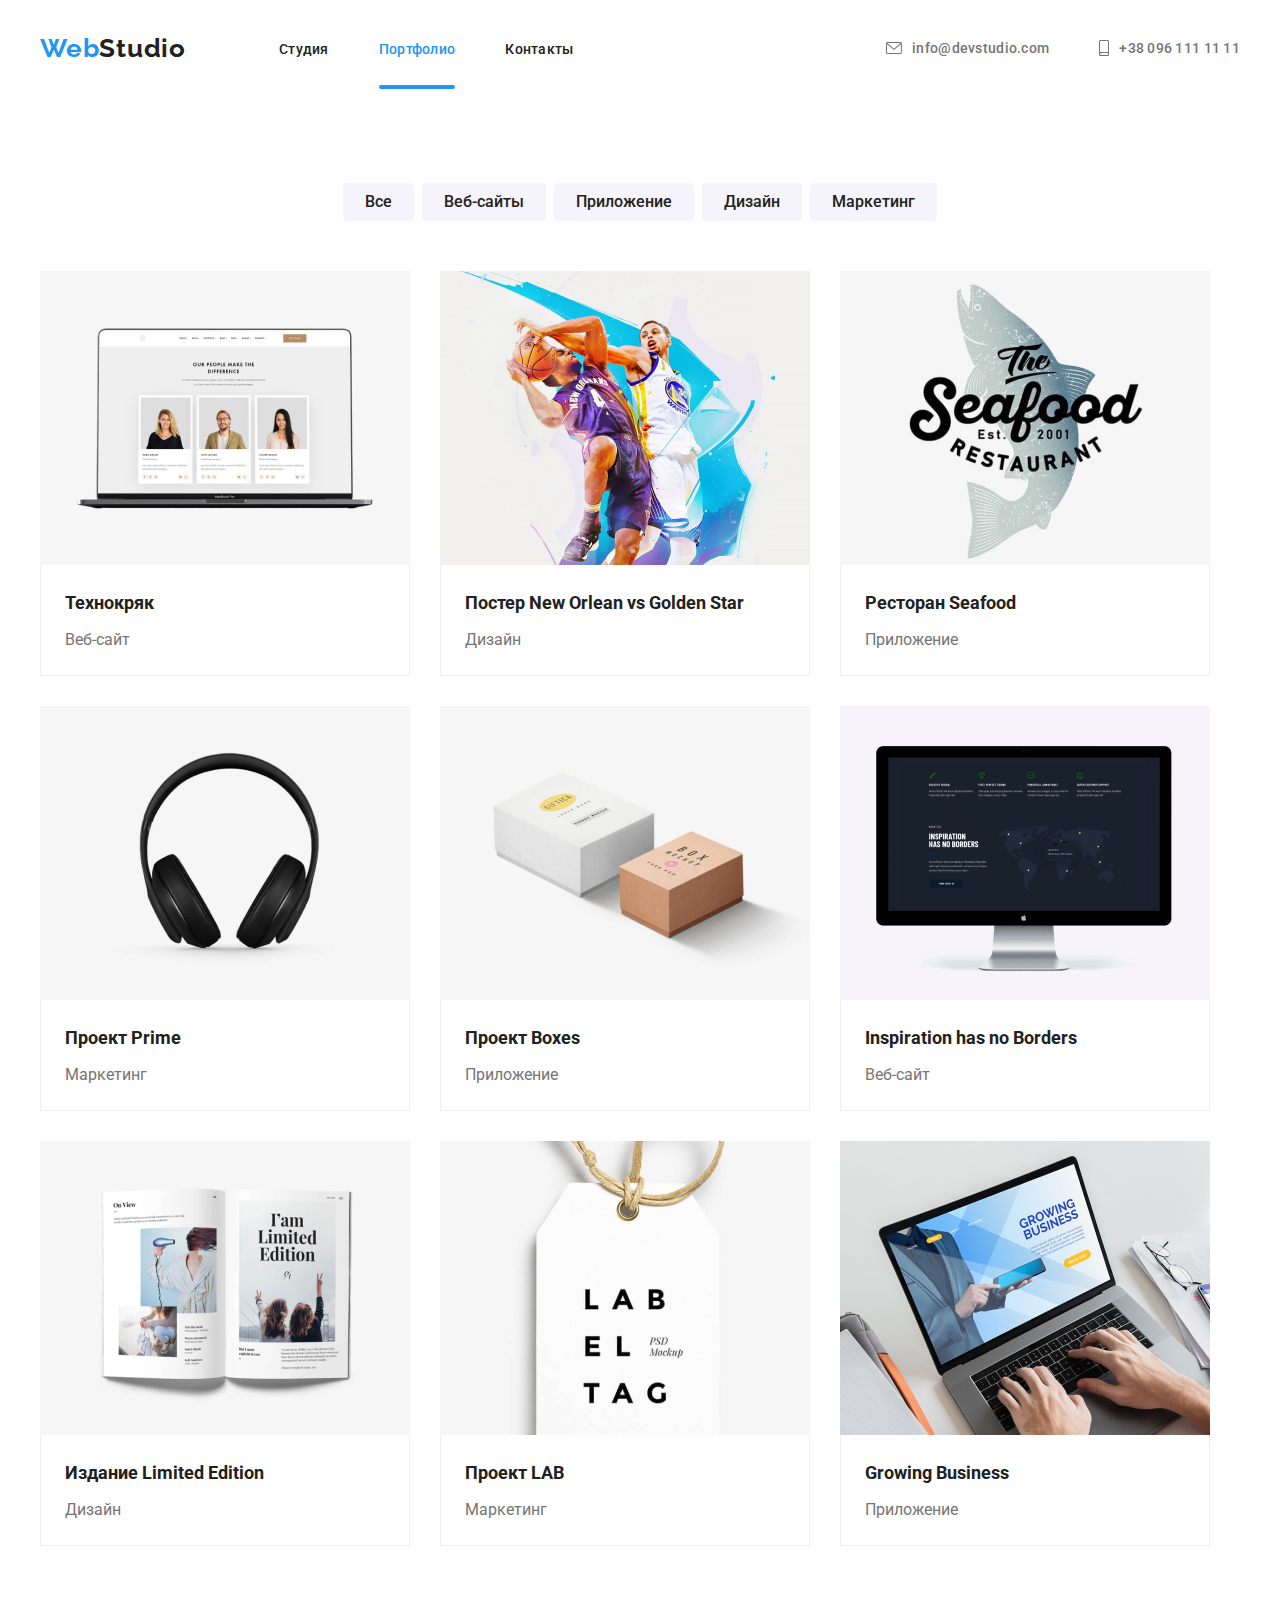
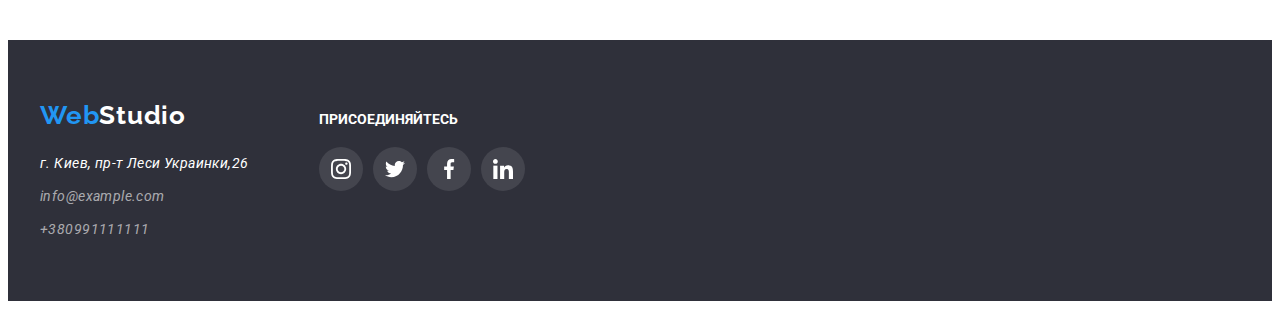
==== portfolio.html @ cac2029d "Add files via upload" ====
<!doctype html>
<html lang="ru">

<head>
    <meta charset="UTF-8">
    <meta http-equiv="X-UA-Compatible" content="IE=edge">
    <meta name="viewport" content="width=device-width, initial-scale=1.0">
    <title>Document</title>
    <link rel="stylesheet" href="https://cdnjs.cloudflare.com/ajax/libs/modern-normalize/1.1.0/modern-normalize.min.css"
        integrity="sha512-wpPYUAdjBVSE4KJnH1VR1HeZfpl1ub8YT/NKx4PuQ5NmX2tKuGu6U/JRp5y+Y8XG2tV+wKQpNHVUX03MfMFn9Q=="
        crossorigin="anonymous" referrerpolicy="no-referrer" />
    <style>
        li {
            list-style-type: none;
        }
    </style>
    <link rel="preconnect" href="https://fonts.googleapis.com">
    <link rel="preconnect" href="https://fonts.gstatic.com" crossorigin>
    <link rel="preconnect" href="https://fonts.googleapis.com">
    <link rel="preconnect" href="https://fonts.gstatic.com" crossorigin>
    <link
        href="https://fonts.googleapis.com/css2?family=Raleway:wght@700&family=Roboto:wght@400;500;700;900&display=swap"
        rel="stylesheet">
    <link rel="stylesheet" href="./css/styles.css">
</head>

<body>


    <header class="header-portfolio">
        <div class="container header-portfolio-container">
        <nav class="navigation portfolio-nav">
            <a href="index.html" class="logo">
                Web<span class="header-logo">Studio</span>

            </a>
            <ul class="header-list-portfolio list">
                <li class="item-portfolio"><a href="./index.html" class="header-link-portfolio">Студия</a></li>
                <li class="item-portfolio"><a href="" class="header-link-portfolio current">Портфолио</a></li>
                <li class="item-portfolio"><a href="" class="header-link-portfolio">Контакты</a></li>
            </ul>
            </nav>
        
        <ul class="portfolio-contact">
            <li class="portfolio-header-adress"><a href="mailto:info@devstudio.com" class="header-link-adress">
                <svg class="header-contacts-icon" width="16" height="12">
                    <use href="./images/icons.svg#icon-envelope-hover"></use></svg>info@devstudio.com</a></li>
            <li class="portfolio-header-adress"><a href="tel:+380961111111" class="header-link-adress">
                <svg class="header-contacts-icon" width="10" height="16">
                  <use href="./images/icons.svg#icon-smartphone"></use></svg>+38 096 111 11 11</a></li>
        </ul>
        
    </div>
    </header>
    
    <main class="main-portfolio">
        <section class="section-portfolio">
        <div class="container">
        <h1 class="visually-hidden">Услуги</h1>
        
           

        

        <ul class="button-filter">
            <li class="btn-item"><button type="button" class="h1-btn">Все</button></li>
            <li class="btn-item"><button type="button" class="h1-btn">Веб-сайты</button></li>
            <li class="btn-item"><button type="button" class="h1-btn">Приложение</button></li>
            <li class="btn-item"><button type="button" class="h1-btn">Дизайн</button></li>
            <li class="btn-item"><button type="button" class="h1-btn">Маркетинг</button></li>
        </ul>
        <ul class="services">
            <li class="services-item">
                <a href="" class="services-list-link">
                    <div class="services-wrap">
                    <img src="./images/portfolio1.jpg" alt="Технокряк" width="370" height="294">
                    <p class="services-top-text">Технокряк это современная площадка распространения коронавируса. Компании используют эту платформу для цифрового
                    шпионажа и атак на защищённые сервера конкурентов.</p></div>
                    <div class="div-services-choise" ><h2 class="service-list-choice">Технокряк</h2>
                    <p class="sepvice-p">Веб-сайт</p></div>
                </a>
            </li>
            <li class="services-item">
                <a href="" class="services-list-link">
                    <div class="services-wrap">
                    <img src="./images/portfolio2.jpg" alt="Постер New Orlean vs Golden Star" width="370" height="294">
                    <p class="services-top-text">Технокряк это современная площадка распространения коронавируса. Компании используют эту платформу для цифрового
                    шпионажа и атак на защищённые сервера конкурентов.</p></div>
                   <div class="div-services-choise" > <h2 class="service-list-choice">Постер New Orlean vs Golden Star</h2>
                    <p class="sepvice-p">Дизайн</p></div>
                </a>
            </li>
            <li class="services-item">
                <a href="" class="services-list-link">
                    <div class="services-wrap"><img src="./images/portfolio3.jpg" alt="Ресторан Seafood" width="370" height="294">
                   <p class="services-top-text">Технокряк это современная площадка распространения коронавируса. Компании используют эту платформу для цифрового
                    шпионажа и атак на защищённые сервера конкурентов.</p></div>
                   <div class="div-services-choise" > <h2 class="service-list-choice">Ресторан Seafood</h2>
                    <p class="sepvice-p">Приложение</p></div>
                </a>
            </li>
            <li class="services-item">
                <a href="" class="services-list-link">
                    <div class="services-wrap"><img src="./images/portfolio4.jpg" alt="Проект Prime" width="370" height="294">
                 <p class="services-top-text">Технокряк это современная площадка распространения коронавируса. Компании используют эту платформу для цифрового
                    шпионажа и атак на защищённые сервера конкурентов.</p></div>
                  <div class="div-services-choise" >  <h2 class="service-list-choice">Проект Prime</h2>
                    <p class="sepvice-p">Маркетинг</p></div>
                </a>
            </li>
            <li class="services-item">
                <a href="" class="services-list-link">
                    <div class="services-wrap"><img src="./images/portfolio5.jpg" alt="Проект Boxes" width="370" height="294">
                <p class="services-top-text">Технокряк это современная площадка распространения коронавируса. Компании используют эту платформу для цифрового
                    шпионажа и атак на защищённые сервера конкурентов.</p></div>
                   <div class="div-services-choise" > <h2 class="service-list-choice">Проект Boxes</h2>
                    <p class="sepvice-p">Приложение</p></div>
                </a>
            </li>
            <li class="services-item">
                <a href="" class="services-list-link">
                    <div class="services-wrap"><img src="./images/portfolio6.jpg" alt="Inspiration has no Borders" width="370" height="294">
                <p class="services-top-text">Технокряк это современная площадка распространения коронавируса. Компании используют эту платформу для цифрового
                    шпионажа и атак на защищённые сервера конкурентов.</p></div>
                  <div class="div-services-choise" >  <h2 class="service-list-choice">Inspiration has no Borders</h2>
                    <p class="sepvice-p">Веб-сайт</p></div>
                </a>
            </li>
            <li class="services-item">
                <a href="" class="services-list-link">
                    <div class="services-wrap"><img src="./images/portfolio7.jpg" alt="Издание Limited Edition" width="370" height="294">
                <p class="services-top-text">Технокряк это современная площадка распространения коронавируса. Компании используют эту платформу для цифрового
                    шпионажа и атак на защищённые сервера конкурентов.</p></div>
                    <div class="div-services-choise"><h2 class="service-list-choice">Издание Limited Edition</h2>
                    <p class="sepvice-p">Дизайн</p></div>
                </a>
            </li>
            <li class="services-item">
                <a href="" class="services-list-link">
                    <div class="services-wrap"><img src="./images/portfolio8.jpg" alt="Проект LAB" width="370" height="294">
                <p class="services-top-text">Технокряк это современная площадка распространения коронавируса. Компании используют эту платформу для цифрового
                    шпионажа и атак на защищённые сервера конкурентов.</p></div>
                   <div class="div-services-choise" > <h2 class="service-list-choice">Проект LAB</h2>
                    <p class="sepvice-p">Маркетинг</p></div>
                </a>
            </li>
            <li class="services-item">
                <a href="" class="services-list-link">
                    <div class="services-wrap"><img src="./images/portfolio9.jpg" alt="Growing Business" width="370" height="294">
                    <p class="services-top-text">Технокряк это современная площадка распространения коронавируса. Компании используют эту платформу для цифрового
                    шпионажа и атак на защищённые сервера конкурентов.</p></div>
                   <div class="div-services-choise" > <h2 class="service-list-choice">Growing Business</h2>
                    <p class="sepvice-p">Приложение</p> </div>
                </a>
            </li>
        </ul>
        </div>
        </div>
    </section>

        </main>
       
        <footer class="foot">
            <div class="container footer-container">
                <div class="adress-list-div">


            <a href="index.html" class="logo-foot">
                Web<span class="footer-logo">Studio</span>
            </a>
            <address>
                <uL class="adress-list list portfolio-footer-adress">
                    <li class="foot-adress-contact"><a href="https://goo.gl/maps/dQyLsegDUvXvsYs67" target="_blank" rel="noopener"
                            class="adress-city"> г.
                            Киев, пр-т Леси Украинки,26</a></li>
                    <li class="foot-adress-contact"><a href="mailto:info@example.com" class="adress-contact"> info@example.com</a></li>
                    <li class="foot-adress-contact"><a href="tel:+380991111111" class="adress-contact"> +380991111111</a></li>
                </uL>
            </address>
            </div>

            <div>
                <p class="footer-socials-p">ПРИСОЕДИНЯЙТЕСЬ</p>
                <ul class="icon-footer">
                    <li class="icon-footer-item">
                        <a href="" class="icon-footer-link">
                            <svg class="icon-social-footer" width="20" height="20">
                                <use href="./images/icons.svg#icon-instagram"></use>
                            </svg>
                        </a>
                    </li>
                    <li class="icon-footer-item">
                        <a href="" class="icon-footer-link">
                            <svg class="icon-social-footer" width="20" height="20">
                                <use href="./images/icons.svg#icon-twitter"></use>
                            </svg>
                        </a>
                    </li>
                    <li class="icon-footer-item">
                        <a href="" class="icon-footer-link">
                            <svg class="icon-social-footer" width="20" height="20">
                                <use href="./images/icons.svg#icon-facebook"></use>
                            </svg>
                        </a>
                    </li>
                    <li class="icon-footer-item">
                        <a href="" class="icon-footer-link">
                            <svg class="icon-social-footer" width="20" height="20">
                                <use href="./images/icons.svg#icon-linkedin"></use>
                            </svg>
                        </a>
                    </li>
            
                </ul>
            </div>
            
         </div>
      </footer>
   
</body>

</html>
---- css/styles.css ----
:root {
  --header-text-color: #ffffff;
  --btn-color: #ffffff;
  --title-color: #212121;
  --text-color: #212121;
  --accent-color: #2196f3;
  --header-link-color: #757575;
  --title-back-color: #2f303a;
  --team-background-color: #f5f4fa;
}

p,
h1,
h2,
h3,
h4,
h5,
h6 {
  margin: 0;
}

ul {
  margin: 0;
  padding: 0;
}

img {
  display: block;
  max-width: 100%;
}
button {
  cursor: pointer;
}

body {
  font-family: "Roboto", sans-serif;
  background-color: var(--header-text-color);
  color: var(--text-color);
}

.list {
  padding: 0;
  margin: 0;
  list-style: none;
}

a {
  text-decoration: none;
}

.container {
  width: 1200px;
  padding-left: 15px;
  padding-right: 15px;
  margin: 0 auto;
}

.visually-hidden {
  position: absolute;
  width: 1px;
  height: 1px;
  margin: -1px;
  padding: 0;
  overflow: hidden;
  border: 0;
  clip: rect(0 0 0 0);
}

.logo {
  font-family: "Raleway", sans-serif;
  font-weight: bold;
  font-size: 26px;
  line-height: calc(31 / 26);
  letter-spacing: 0.03em;
  color: var(--accent-color);
  padding-top: 25px;
  padding-bottom: 25px;
}

/* header */

.header-container {
  display: flex;
  align-items: center;
}

.header-nav {
  display: flex;
  align-items: center;
}

.header-logo {
  color: #212121;
}

.header-link {
  font-weight: 500;
  font-size: 14px;
  line-height: calc(16 / 14);
  letter-spacing: 0.02em;
  color: var(--text-color);
  transition-property: color;
  transition-duration: 250ms;
  transition-timing-function: cubic-bezier(0.4, 0, 0.2, 1);
}

.header-list .header-link {
  display: block;
  padding-top: 32px;
  padding-bottom: 32px;
}

.current {
  color: var(--accent-color);
  position: relative;
}

.current::after {
  content: "";
  width: 100%;
  height: 4px;
  position: absolute;
  background-color: var(--accent-color);
  left: 0;
  bottom: 0;

  border-radius: 2px;
}
.header-list {
  display: flex;
  margin-left: 93px;
}

.header-list .header-item + .header-item {
  margin-left: 50px;
}

.header-link:hover,
.header-link:focus {
  color: var(--accent-color);
}

.header-contacts-icon {
  margin-right: 10px;
  align-items: center;
  justify-content: center;
  fill: currentColor;
}

.header-link-adress {
  display: flex;
  align-items: center;
  font-weight: 500;
  font-size: 14px;
  line-height: calc(16 / 14);
  letter-spacing: 0.02em;
  color: var(--header-link-color);
  transition-property: color;
  transition-duration: 250ms;
  transition-timing-function: cubic-bezier(0.4, 0, 0.2, 1);
}
.header-link-adress:hover,
.header-link-adress:focus {
  color: var(--accent-color);
}

.adress-list {
  display: flex;
  margin-left: auto;
}

.adress-list .header-link-adress {
  padding-top: 32px;
  padding-bottom: 33px;
}

.adress-list .item-adress + .item-adress {
  margin-left: 50px;
}

/* title */
.title {
  padding-top: 200px;
  padding-bottom: 200px;
  background-color: var(--title-back-color);
  max-width: 1600px;
  height: 600px;
  left: 0px;
  top: 80px;
  background-image: linear-gradient(
      rgba(47, 48, 58, 0.4),
      rgba(47, 48, 58, 0.4)
    ),
    url(../images/Imgbutton.jpg);
  border: 1px solid #000000;
  box-sizing: border-box;
  box-shadow: 0px 4px 4px rgba(0, 0, 0, 0.25);
  background-repeat: no-repeat;
  background-position: center;
  background-size: cover;
  text-align: center;
}

.title-h1 {
  font-weight: 900;
  font-size: 44px;
  line-height: calc(60 / 44);
  text-align: center;
  letter-spacing: 0.06em;
  text-transform: uppercase;
  margin-bottom: 30px;
  color: var(--header-text-color);
}

.main-btn {
  font-weight: bold;
  font-size: 16px;
  line-height: calc(30 / 16);
  display: inline-block;
  align-items: center;
  text-align: center;
  letter-spacing: 0.06em;
  background-color: var(--accent-color);
  font-family: inherit;
  color: var(--header-text-color);
  margin: auto;
  min-width: 200px;
  height: 50px;
  border-radius: 4px;
  padding: 10px 32px;
  border: 0;
}

/* about */
.about {
  padding-top: 94px;
  padding-bottom: 94px;
}

.about-div-icon {
  width: 270px;
  height: 120px;
  background-color: #f5f4fa;
  margin-bottom: 30px;
  align-items: center;
  justify-content: center;
  display: flex;
  transition-duration: 250ms;
  transition-timing-function: cubic-bezier(0.4, 0, 0.2, 1);
}

.about-div-icon:hover,
.about-div-icon:focus {
  box-shadow: 0px 4px 4px rgba(0, 0, 0, 0.25);
  border-radius: 4px;
}

.about-h3 {
  font-weight: bold;
  font-size: 14px;
  line-height: calc(16 / 14);
  letter-spacing: 0.03em;
  text-transform: uppercase;
  color: var(--text-color);
  padding-bottom: 10px;
}

.about-list {
  display: flex;
  flex-wrap: nowrap;
}

.about-list .about-item {
  width: 270px;
}
.about-list .about-item + .about-item {
  margin-left: 30px;
}

.about-p {
  font-weight: normal;
  font-size: 14px;
  line-height: calc(24 / 14);
  letter-spacing: 0.03em;
  color: var(--header-link-color);
}

.about-list + .about-p {
  margin-left: 30px;
}
/* work */
.work {
  padding-bottom: 94px;
}

.work-title {
  font-weight: bold;
  font-size: 36px;
  line-height: calc(42 / 36);
  text-align: center;
  letter-spacing: 0.03em;
  margin-bottom: 50px;
  color: var(--text-color);
}

.work-list {
  display: flex;
  flex-wrap: nowrap;
}

.work-item + .work-item {
  margin-left: 30px;
}

.work-item {
  position: relative;
}

.work-item:hover .work-top-text {
  transform: translateY(70%);
}

.work-top-text {
  position: absolute;
  top: 0;
  left: 0;
  font-size: 14px;
  line-height: calc(16 / 14);
  color: #ffffff;
  font-weight: bold;
  background-color: rgba(47, 48, 58, 0.8);
  height: 70px;
  width: 100%;
  padding-bottom: 294px;
  transform: translateY(100%);
  transition: transform 250ms cubic-bezier(0.4, 0, 0.2, 1);
  text-align: center;
  padding-top: 27px;
  transition-duration: 250ms;
  transition-timing-function: cubic-bezier(0.4, 0, 0.2, 1);
}

.work-wrap {
  position: relative;
  overflow: hidden;
}
/* team */

.title-team {
  font-weight: bold;
  font-size: 36px;
  line-height: calc(42 / 36);
  text-align: center;
  letter-spacing: 0.03em;
  margin-bottom: 50px;
  color: var(--text-color);
}

.team {
  padding-top: 94px;
  padding-bottom: 94px;
  background-color: var(--team-background-color);
}

.team-item {
  background: #ffffff;
  box-shadow: 0px 1px 3px rgba(0, 0, 0, 0.12), 0px 1px 1px rgba(0, 0, 0, 0.14),
    0px 2px 1px rgba(0, 0, 0, 0.2);
  border-radius: 0px 0px 4px 4px;
}

.team-item-name {
  font-weight: 500;
  font-size: 16px;
  line-height: calc(19 / 16);
  letter-spacing: 0.03em;
  color: var(--text-color);
}

.div-name-position {
  padding-top: 30px;
  padding-bottom: 30px;
}

.team-item-positon {
  font-weight: normal;
  font-size: 16px;
  line-height: calc(19 / 16);
  letter-spacing: 0.03em;
  color: var(--header-link-color);
  text-align: center;
  margin-bottom: 16px;
}

.masters-social-list {
  display: flex;
  justify-content: center;
}

.masters-social-link {
  width: 44px;
  height: 44px;
  overflow-x: 247px;
  overflow-y: 2139px;
  background-color: #ffffff;
  border-radius: 50%;
  display: flex;
  align-items: center;
  justify-content: center;
  color: #afb1b8;
  transition-property: color, background-color;
  transition-duration: 250ms;
  transition-timing-function: cubic-bezier(0.4, 0, 0.2, 1);
}
.masters-social-icon {
  fill: currentColor;
}

.masters-social-link:hover,
.masters-social-link:focus {
  background-color: var(--accent-color);
  color: var(--btn-color);
}

.masters-social-item + .masters-social-item {
  margin-left: 10px;
}

.team-list {
  display: flex;
  flex-wrap: nowrap;
}

.team-item + .team-item {
  margin-left: 30px;
}

.team-item-name {
  margin-bottom: 10px;
  text-align: center;
}
/* clients */
.clients-list {
  display: flex;
}
.clients-div {
  padding-top: 94px;
  padding-bottom: 94px;
}
.clients-h3 {
  text-align: center;
  margin-bottom: 50px;
  color: var(--text-color);
  font-size: 36px;
  line-height: calc(42 / 36);
}

.clients-item-link {
  display: flex;
  width: 170px;
  height: 92px;
  justify-content: center;
  align-items: center;
  border: 1px solid #afb1b8;
  border-radius: 4px;
  color: #afb1b8;
  transition-property: border-color, fill;
  transition-duration: 250ms;
  transition-timing-function: cubic-bezier(0.4, 0, 0.2, 1);
}

.clients-item-icon {
  fill: currentColor;
}
.clients-item-link:hover,
.clients-item-link:focus {
  color: var(--accent-color);
  border: 1px solid var(--accent-color);
}

.clients-item + .clients-item {
  margin-left: 30px;
}

/* footer */

.adress-list-foot {
  display: block;
}

.footer-logo {
  color: var(--header-text-color);
}

.logo-foot {
  margin-bottom: 20px;
  display: block;
}

.foot {
  background-color: #2f303a;
}

.footer-adress {
  font-style: normal;
}

.logo-foot {
  font-family: "Raleway", sans-serif;
  font-weight: bold;
  font-size: 26px;
  line-height: calc(31 / 26);
  letter-spacing: 0.03em;
  color: var(--accent-color);
}

.adress-list-div {
  margin-right: 70px;
}

.adress-city {
  font-weight: normal;
  font-size: 14px;
  line-height: calc(24 / 14);
  letter-spacing: 0.03em;
  color: var(--header-text-color);
  margin-bottom: 9px;
}

.adress-contact {
  font-weight: normal;
  font-size: 14px;
  line-height: calc(24 / 14);
  letter-spacing: 0.03em;
  color: rgba(255, 255, 255, 0.6);
  transition-duration: 250ms;
  transition-timing-function: cubic-bezier(0.4, 0, 0.2, 1);
}
.adress-contact:hover,
.adress-contact:focus {
  color: var(--accent-color);
}

.foot-adress-contact:nth-last-child(1n + 2) {
  margin-bottom: 9px;
}

.footer-socials-p {
  color: #ffffff;
  font-weight: 700;
  font-size: 14px;
  line-height: calc(16 / 14);
  vertical-align: top;
  margin-bottom: 20px;
}

.footer-container {
  display: flex;
  align-items: baseline;
}
.icon-footer {
  display: flex;
}

.icon-footer-link {
  width: 44px;
  height: 44px;
  border-radius: 50%;
  display: flex;
  align-items: center;
  background-color: rgba(255, 255, 255, 0.1);
  color: #ffffff;
  justify-content: center;
  transition-property: background-color;
  transition-duration: 250ms;
  transition-timing-function: cubic-bezier(0.4, 0, 0.2, 1);
}

.icon-social-footer {
  fill: currentColor;
}

.icon-footer-link:hover,
.icon-footer-link:focus {
  background-color: var(--accent-color);
}

.icon-footer-item + .icon-footer-item {
  margin-left: 10px;
}

.backdrop {
  width: 100vw;
  height: 100vh;
  background-color: rgba(0, 0, 0, 0.2);
  position: fixed;
  top: 0;
  transition: opacity 250ms cubic-bezier(0.4, 0, 0.2, 1),
    visibility 250ms cubic-bezier(0.4, 0, 0.2, 1);
}

.backdrop .is-hidden .modal {
  transform: rotate(-250deg) scale(0.5);
}

.modal {
  width: 528px;
  min-height: 581px;
  background-color: #ffffff;
  border-radius: 4px;
  box-shadow: 0px 1px 3px rgba(0, 0, 0, 0.12), 0px 1px 1px rgba(0, 0, 0, 0.14),
    0px 2px 1px rgba(0, 0, 0, 0.2);
  position: absolute;
  top: 50%;
  left: 50%;
  transform: translate(-50%, -50%) rotate(0) scale(1);
  transition: transform 250ms;
}

.modal-close-btn {
  position: absolute;
  background-color: #ffffff;
  border: 1px solid rgba(0, 0, 0, 0.1);
  border-radius: 50%;
  width: 30px;
  height: 30px;
  top: 8px;
  right: 8px;
}

.is-hidden {
  opacity: 0;
  pointer-events: none;
  visibility: hidden;
}
/* portfolio */

/* header portfolio */
.header-portfolio-container {
  display: flex;
  text-align: center;
}

.portfolio-nav {
  display: flex;
  align-items: center;
}

.header-list-portfolio .current {
  color: var(--accent-color);
}

.header-link-portfolio {
  font-weight: 500;
  font-size: 14px;
  line-height: calc(16 / 14);
  letter-spacing: 0.02em;
  color: var(--text-color);
}
.header-link-portfolio {
  display: block;
  padding-top: 32px;
  padding-bottom: 32px;
}

.header-list-portfolio {
  display: flex;
  margin-left: 93px;
}

.item-portfolio + .item-portfolio {
  margin-left: 50px;
}

.portfolio-contact {
  display: flex;
  margin-left: auto;
}

.portfolio-header-adress + .portfolio-header-adress {
  margin-left: 50px;
}

.portfolio-header-adress {
  padding-top: 32px;
  padding-bottom: 32px;
}

.header-link-portfolio:hover,
.header-link-portfolio:focus {
  color: var(--accent-color);
}

/* main portfolio */

.section-portfolio {
  padding-top: 94px;
  padding-bottom: 94px;
}

.button-filter {
  display: flex;
  justify-content: center;
  margin-bottom: 50px;
}

.h1-btn {
  border-radius: 4px;
  padding: 6px 22px;
  display: inline-block;
  text-align: center;
  border: 0;
  transition-property: background-color, color, box-shadow;
  transition-duration: 250ms;
  transition-timing-function: cubic-bezier(0.4, 0, 0.2, 1);
}

.btn-item + .btn-item {
  margin-left: 8px;
}

.h1-btn {
  font-size: 16px;
  line-height: calc(26 / 16);
  background-color: #f5f4fa;
  font-family: inherit;
  font-weight: 500;
  color: var(--text-color);
}

.h1-btn:hover,
.h1-btn:focus {
  background-color: #2196f3;
  color: var(--header-text-color);
}

.services {
  display: flex;
  flex-wrap: wrap;
}

.services-list-link {
  display: block;
  transition-property: box-shadow;
  transition-duration: 250ms;
  transition-timing-function: cubic-bezier(0.4, 0, 0.2, 1);
}

.services-list-link:hover,
.services-list-link:focus {
  box-shadow: 0px 1px 1px rgba(0, 0, 0, 0.12), 0px 4px 4px rgba(0, 0, 0, 0.06),
    1px 4px 6px rgba(0, 0, 0, 0.16);
}

.services-item {
  position: relative;
}

.services-wrap {
  position: relative;
  overflow: hidden;
}

.services-list-link:hover .services-top-text,
.services-list-link:focus .services-top-text {
  transform: translateY(0);
}

.services-top-text {
  position: absolute;
  top: 0;
  left: 0;
  font-size: 18px;
  line-height: calc(28 / 18);
  color: #ffffff;
  font-weight: 400;
  background-color: rgba(33, 150, 243, 0.9);
  padding-top: 63px;
  padding-bottom: 63px;
  padding-left: 24px;
  padding-right: 24px;
  height: 100%;
  transform: translateY(100%);
  transition: transform 250ms cubic-bezier(0.4, 0, 0.2, 1);
}

.services .services-item {
  width: 370px;

  margin-right: 30px;
  margin-bottom: 30px;
}

.services-item:nth-child(3n) {
  margin-right: 0;
}

.services-item:nth-last-child(-n + 3) {
  margin-bottom: 0;
}

.service-list-choice {
  font-size: 18px;
  line-height: 2;
  vertical-align: top;
  color: var(--text-color);

  margin-bottom: 4px;
}

.div-services-choise {
  background: #ffffff;
  border: 1px solid #eeeeee;
  border-top: none;
  box-sizing: border-box;
  padding-top: 20px;
  padding-bottom: 20px;
  padding-left: 24px;
  padding-right: 24px;
}

.sepvice-p {
  font-size: 16px;
  line-height: calc(30 / 16);
  vertical-align: top;
  color: var(--header-link-color);
}

/* footer portfolio */

.portfolio-footer-adress {
  display: block;
  margin-top: 20px;
}

.foot {
  padding-top: 60px;
  padding-bottom: 60px;
}
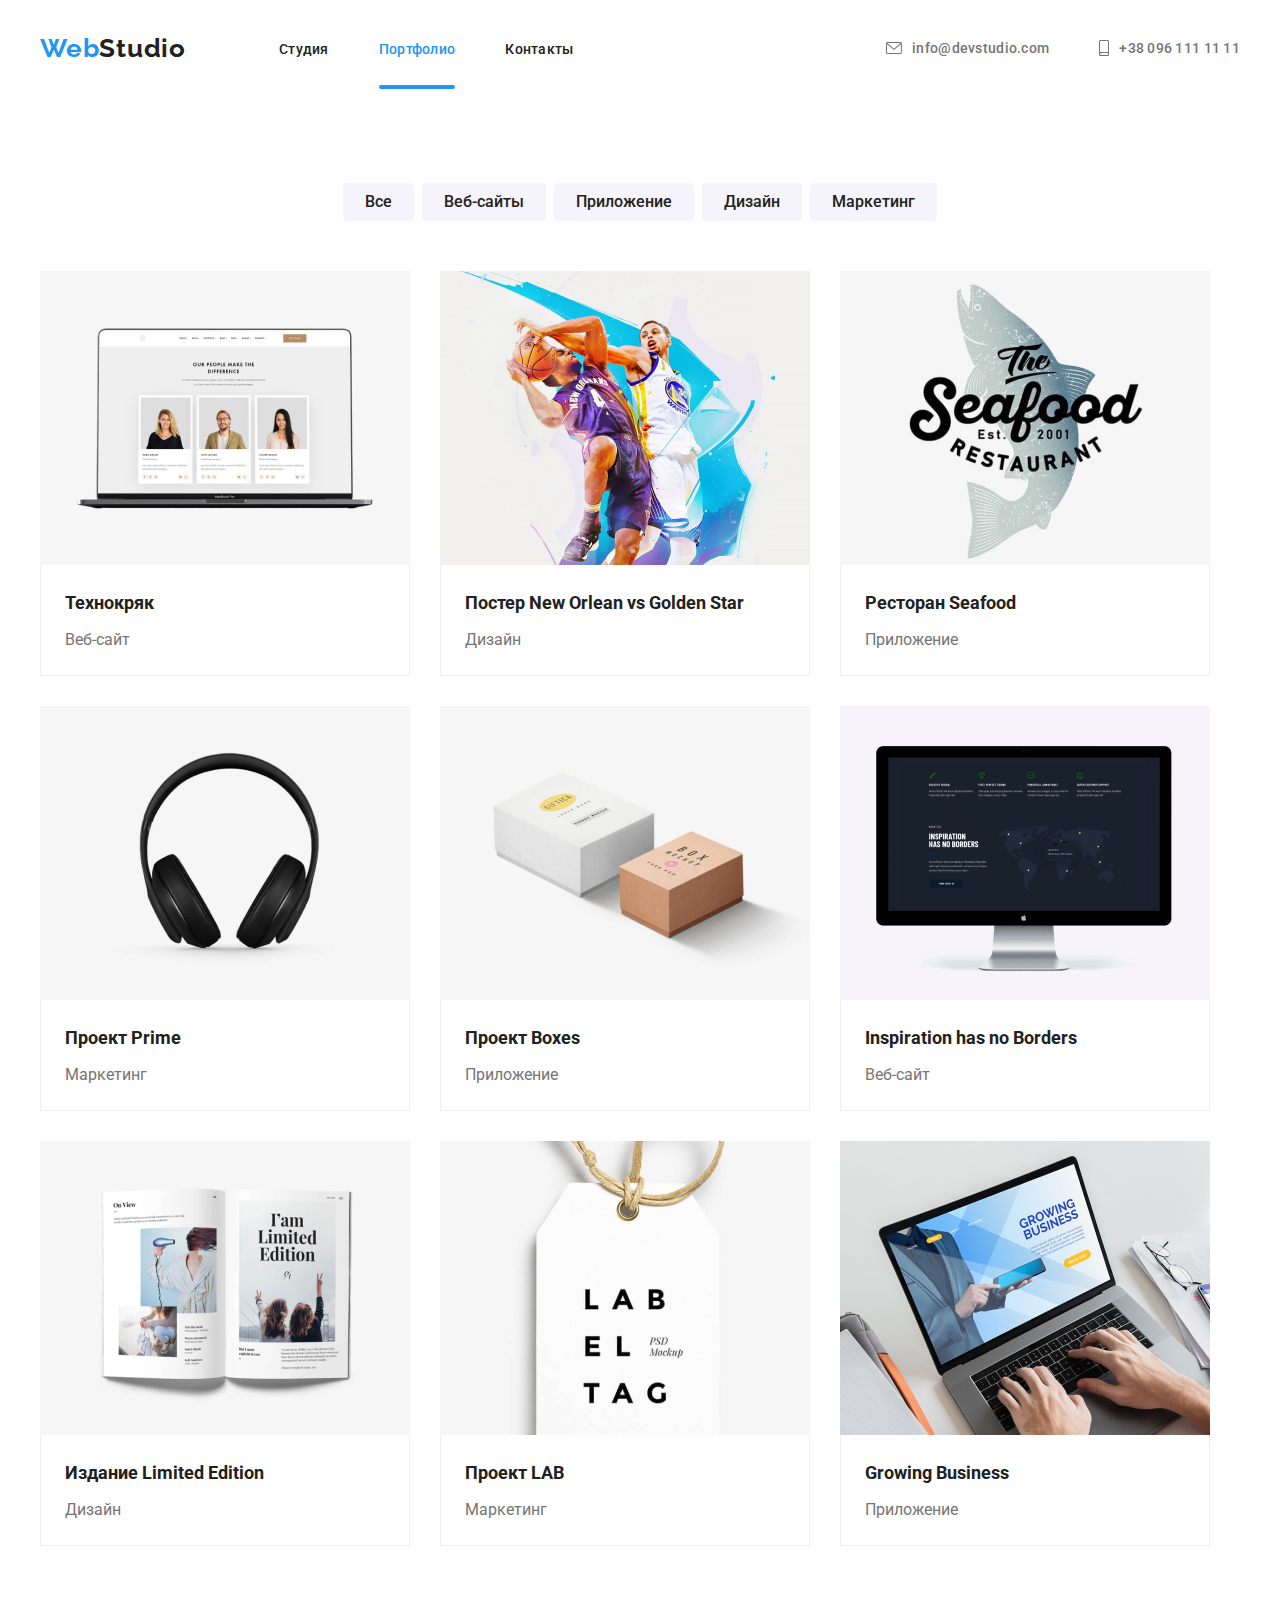
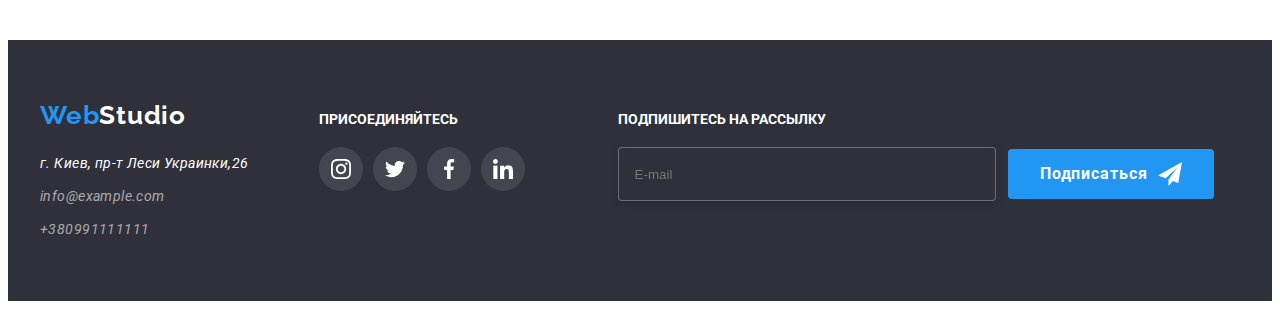
==== commit 594db6d5: "Add files via upload" ====
--- a/portfolio.html
+++ b/portfolio.html
@@ -213,6 +213,23 @@
             
                 </ul>
             </div>
+
+            <div class="contact-wrap">
+                <p class="footer-subscription">ПОДПИШИТЕСЬ НА РАССЫЛКУ</p>
+                <div class="contact-subscription-telegram">
+                    <form>
+                        <input type="email" class="input-email" placeholder="E-mail">
+                    </form>
+            
+                    <button class="btn-telegram"><span class="span-btn">Подписаться
+                            <svg class="icon-icon-send" width="24" height="24">
+                                <use href="./images/icons.svg#icon-icon-send"></use>
+                            </svg>
+                        </span>
+                    </button>
+            
+                </div>
+            </div>
             
          </div>
       </footer>
--- a/css/styles.css
+++ b/css/styles.css
@@ -589,6 +589,72 @@
   margin-left: 10px;
 }
 
+.footer-subscription {
+  color: #ffffff;
+  font-weight: 700;
+  font-size: 14px;
+  line-height: calc(16 / 14);
+}
+
+.contact-wrap {
+  margin-left: 93px;
+}
+
+.contact-subscription-telegram {
+  display: flex;
+  align-items: center;
+  justify-content: center;
+  margin-top: 20px;
+}
+
+.input-email {
+  width: 358px;
+  height: 50px;
+  border: 1px solid rgba(255, 255, 255, 0.3);
+  filter: drop-shadow(0px 4px 4px rgba(0, 0, 0, 0.15));
+  border-radius: 4px;
+  background-color: #2f303a;
+  padding-left: 16px;
+  color: #757575;
+}
+
+.input-email:focus {
+  outline: none;
+}
+
+.btn-telegram {
+  font-weight: bold;
+  font-size: 16px;
+  line-height: calc(30 / 16);
+  display: inline-block;
+  align-items: center;
+  text-align: center;
+  letter-spacing: 0.06em;
+  background-color: var(--accent-color);
+  font-family: inherit;
+  color: var(--header-text-color);
+  min-width: 200px;
+  height: 50px;
+  border-radius: 4px;
+  padding: 10px 32px;
+  border: 0;
+  margin-left: 12px;
+}
+
+.icon-icon-send {
+  fill: #ffffff;
+  margin-left: 10px;
+}
+
+.span-btn {
+  display: flex;
+  text-align: center;
+  justify-content: center;
+  align-items: center;
+}
+
+/* Modal */
+
 .backdrop {
   width: 100vw;
   height: 100vh;
@@ -615,6 +681,7 @@
   left: 50%;
   transform: translate(-50%, -50%) rotate(0) scale(1);
   transition: transform 250ms;
+  padding: 40px;
 }
 
 .modal-close-btn {
@@ -628,11 +695,142 @@
   right: 8px;
 }
 
+.modal-close-btn:hover {
+  fill: var(--accent-color);
+  outline: none;
+}
+
 .is-hidden {
   opacity: 0;
   pointer-events: none;
   visibility: hidden;
 }
+
+.form-label {
+  margin-bottom: 4px;
+  display: block;
+  color: #757575;
+  font-size: 12px;
+}
+
+.modal-title {
+  font-size: 20px;
+  font-weight: 700;
+  line-height: calc(23 / 20);
+  color: #212121;
+  text-align: center;
+  margin-bottom: 12px;
+}
+
+.modal-input {
+  width: 100%;
+  height: 40px;
+  border: 1px solid rgba(33, 33, 33, 0.2);
+  border-radius: 4px;
+  margin-bottom: 10px;
+  padding-left: 42px;
+}
+
+.modal-input:focus {
+  outline: none;
+  border-color: var(--accent-color);
+}
+
+.modal-input:focus + .icon-modal {
+  fill: var(--accent-color);
+}
+
+.modal-input-coment {
+  width: 100%;
+  height: 120px;
+  border: 1px solid rgba(33, 33, 33, 0.2);
+  border-radius: 4px;
+  margin-bottom: 28px;
+  padding-left: 15px;
+  padding-top: 12px;
+  resize: none;
+  font-size: 12px;
+  font-weight: 400;
+}
+
+.modal-input-coment::-webkit-input-placeholder {
+  font-size: 12px;
+  font-weight: 400;
+  color: #75757580;
+  fill: solid rgba(117, 117, 117, 0.5);
+}
+
+.modal-input-wrap {
+  position: relative;
+}
+
+.icon-modal {
+  position: absolute;
+  left: 15px;
+  top: 50%;
+  transform: translateY(-50%);
+}
+
+.icon-modal-span {
+  position: absolute;
+  display: inline-block;
+  width: 18px;
+  height: 18px;
+}
+
+.modal-label {
+  margin-bottom: 4px;
+  display: block;
+  color: #757575;
+  font-size: 12px;
+}
+
+.modal-check-text {
+  font-size: 14px;
+  font-weight: 400;
+  color: #757575;
+  display: flex;
+  align-items: center;
+  margin-bottom: 30px;
+}
+
+.modal-check-text::before {
+  content: "";
+  width: 16px;
+  height: 15px;
+  border: 2px solid #212121;
+  border-radius: 2px;
+  display: block;
+  margin-right: 8px;
+}
+
+.modal-check:checked + .modal-check-text::before {
+  background-image: url(../images/icon-check.svg);
+  border: none;
+}
+
+.button-modal {
+  font-weight: bold;
+  font-size: 16px;
+  line-height: calc(30 / 16);
+  display: flex;
+  align-items: center;
+  text-align: center;
+  letter-spacing: 0.06em;
+  background-color: var(--accent-color);
+  font-family: inherit;
+  color: var(--header-text-color);
+  margin: auto;
+  height: 50px;
+  border-radius: 4px;
+  padding: 10px 32px;
+  border: 0;
+}
+.conditions-text {
+  text-decoration: underline;
+  color: var(--accent-color);
+}
+
 /* portfolio */
 
 /* header portfolio */
